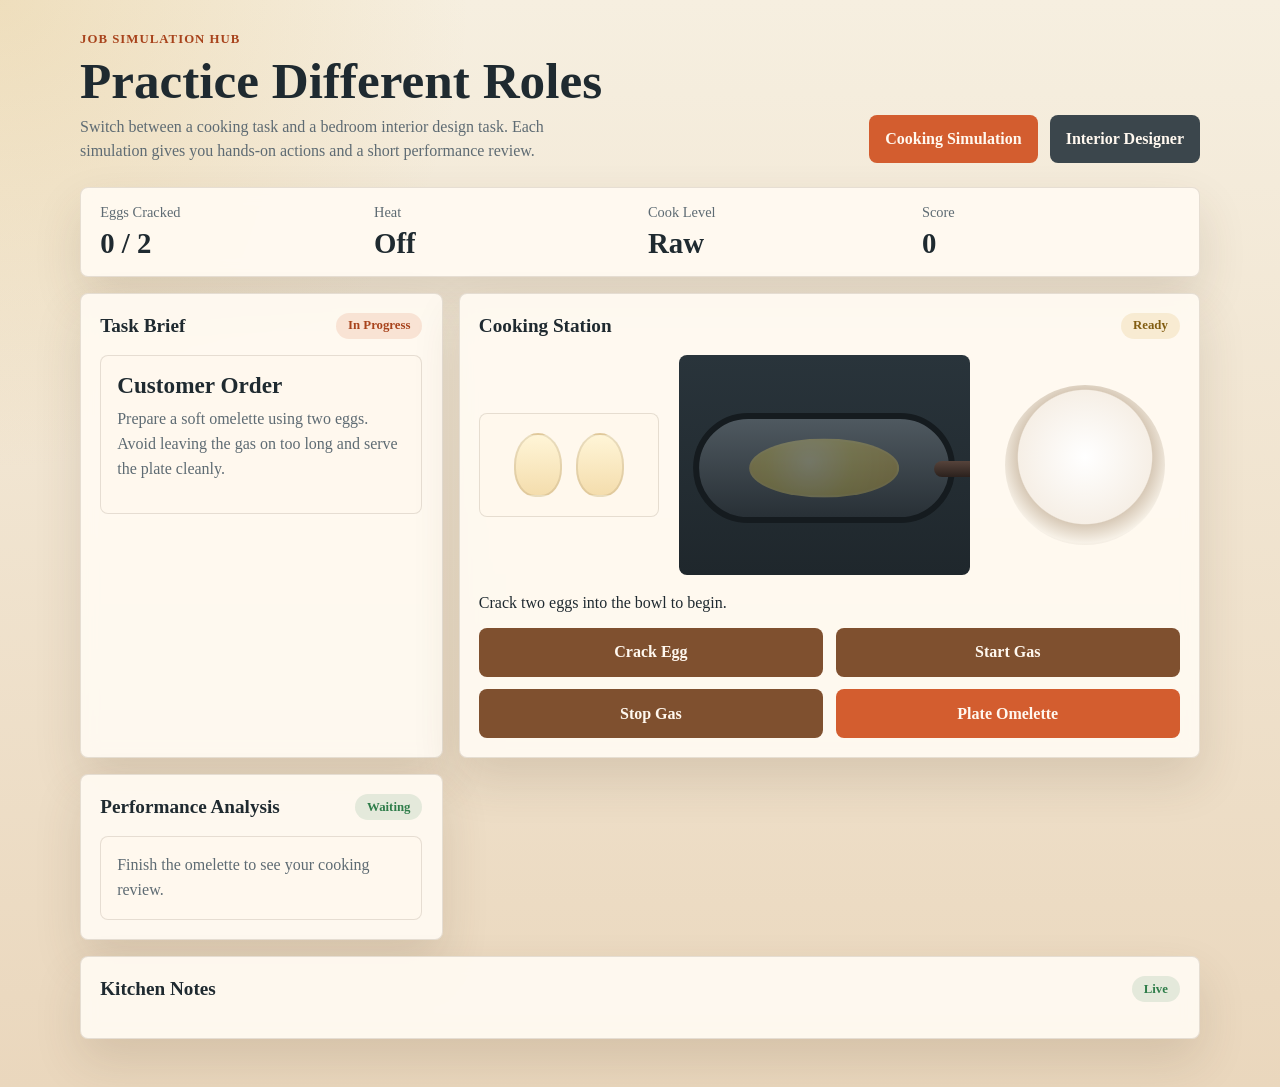
==== index.html @ 0af647e0 "initial commit" ====
<!DOCTYPE html>
<html lang="en">
  <head>
    <meta charset="UTF-8" />
    <meta name="viewport" content="width=device-width, initial-scale=1.0" />
    <title>Job Simulation Hub</title>
    <link rel="stylesheet" href="styles.css" />
  </head>
  <body>
    <main class="app">
      <section class="hero">
        <div>
          <p class="eyebrow">Job Simulation Hub</p>
          <h1>Practice Different Roles</h1>
          <p class="intro">
            Switch between a cooking task and a bedroom interior design task.
            Each simulation gives you hands-on actions and a short performance review.
          </p>
        </div>
        <div class="sim-switch">
          <button id="showCookingBtn" class="accent">Cooking Simulation</button>
          <button id="showInteriorBtn" class="secondary">Interior Designer</button>
        </div>
      </section>

      <section id="cookingSim" class="simulation">
        <section class="dashboard">
          <article class="panel stats">
            <div>
              <span>Eggs Cracked</span>
              <strong id="eggCount">0 / 2</strong>
            </div>
            <div>
              <span>Heat</span>
              <strong id="heatState">Off</strong>
            </div>
            <div>
              <span>Cook Level</span>
              <strong id="cookState">Raw</strong>
            </div>
            <div>
              <span>Score</span>
              <strong id="score">0</strong>
            </div>
          </article>

          <article class="panel order-panel">
            <div class="panel-header">
              <h2>Task Brief</h2>
              <span id="taskTag" class="tag">In Progress</span>
            </div>
            <div class="order-card">
              <h3>Customer Order</h3>
              <p>
                Prepare a soft omelette using two eggs. Avoid leaving the gas on
                too long and serve the plate cleanly.
              </p>
              <ul id="taskSteps" class="steps"></ul>
            </div>
          </article>

          <article class="panel station-panel">
            <div class="panel-header">
              <h2>Cooking Station</h2>
              <span id="stationStatus" class="tag warm">Ready</span>
            </div>

            <div class="kitchen-scene">
              <div class="egg-tray">
                <div class="egg" id="egg1"><span class="crack-mark"></span></div>
                <div class="egg" id="egg2"><span class="crack-mark"></span></div>
              </div>

              <div class="stove">
                <div id="flame" class="flame off"></div>
                <div class="pan">
                  <div id="omelette" class="omelette raw"></div>
                </div>
              </div>

              <div class="plate-area">
                <div class="plate">
                  <div id="servedOmelette" class="served-omelette"></div>
                </div>
              </div>
            </div>

            <div class="meter-block">
              <div class="progress-bar">
                <div id="cookFill" class="progress-fill"></div>
              </div>
              <p id="progressLabel">Crack two eggs into the bowl to begin.</p>
            </div>

            <div class="actions">
              <button id="crackBtn">Crack Egg</button>
              <button id="gasBtn">Start Gas</button>
              <button id="stopBtn">Stop Gas</button>
              <button id="plateBtn" class="accent">Plate Omelette</button>
            </div>
          </article>

          <article class="panel analysis-panel">
            <div class="panel-header">
              <h2>Performance Analysis</h2>
              <span id="analysisTag" class="tag neutral">Waiting</span>
            </div>
            <div id="analysis" class="analysis">
              Finish the omelette to see your cooking review.
            </div>
          </article>

          <article class="panel log-panel">
            <div class="panel-header">
              <h2>Kitchen Notes</h2>
              <span class="tag neutral">Live</span>
            </div>
            <div id="log" class="log"></div>
          </article>
        </section>
      </section>

      <section id="interiorSim" class="simulation hidden">
        <section class="dashboard">
          <article class="panel stats">
            <div>
              <span>Placed Items</span>
              <strong id="placedCount">0 / 4</strong>
            </div>
            <div>
              <span>Selected</span>
              <strong id="selectedItem">None</strong>
            </div>
            <div>
              <span>Style Score</span>
              <strong id="interiorScore">0</strong>
            </div>
            <div>
              <span>Review</span>
              <strong id="interiorStatus">Planning</strong>
            </div>
          </article>

          <article class="panel order-panel">
            <div class="panel-header">
              <h2>Design Brief</h2>
              <span id="designTag" class="tag">Arrange Room</span>
            </div>
            <div class="order-card">
              <h3>Bedroom Client</h3>
              <p>
                Build a simple bedroom in a plain empty room. Add the bed,
                lamp, fan, stairs, and curtains in positions that feel natural and useful.
              </p>
              <div class="brief-notes">
                <span>Bed in a resting zone</span>
                <span>Curtains near window</span>
                <span>Keep movement open</span>
              </div>
              <ul id="designSteps" class="steps"></ul>
            </div>
          </article>

          <article class="panel station-panel">
            <div class="panel-header">
              <h2>Bedroom Layout</h2>
              <span id="designStation" class="tag warm">Arrange Furniture</span>
            </div>

            <div class="design-layout">
              <div class="furniture-bank">
                <button class="furniture-btn furniture-bed" data-item="bed" draggable="true">
                  <span class="furniture-icon"></span>
                  <span class="furniture-copy">
                    <strong>Bed</strong>
                    <small>Main sleep area</small>
                  </span>
                </button>
                <button class="furniture-btn furniture-lamp" data-item="lamp" draggable="true">
                  <span class="furniture-icon"></span>
                  <span class="furniture-copy">
                    <strong>Lamp</strong>
                    <small>Soft night lighting</small>
                  </span>
                </button>
                <button class="furniture-btn furniture-fan" data-item="fan" draggable="true">
                  <span class="furniture-icon"></span>
                  <span class="furniture-copy">
                    <strong>Fan</strong>
                    <small>Ceiling comfort</small>
                  </span>
                </button>
                <button class="furniture-btn furniture-stairs" data-item="stairs" draggable="true">
                  <span class="furniture-icon"></span>
                  <span class="furniture-copy">
                    <strong>Stairs</strong>
                    <small>Upper access point</small>
                  </span>
                </button>
                <button class="furniture-btn furniture-curtains" data-item="curtains" draggable="true">
                  <span class="furniture-icon"></span>
                  <span class="furniture-copy">
                    <strong>Curtains</strong>
                    <small>Window treatment</small>
                  </span>
                </button>
              </div>

              <div class="room-board">
                <div class="window-label">Window Wall</div>
                <div class="door-label">Entry</div>
                <button class="drop-spot spot-window-left" data-zone="window-left">Window Left</button>
                <button class="drop-spot spot-window-center" data-zone="window-center">Window Center</button>
                <button class="drop-spot spot-window-right" data-zone="window-right">Window Right</button>
                <button class="drop-spot spot-center-left" data-zone="center-left">Center Left</button>
                <button class="drop-spot spot-center" data-zone="center">Center</button>
                <button class="drop-spot spot-center-right" data-zone="center-right">Center Right</button>
                <button class="drop-spot spot-floor-left" data-zone="floor-left">Floor Left</button>
                <button class="drop-spot spot-floor-center" data-zone="floor-center">Floor Center</button>
                <button class="drop-spot spot-floor-right" data-zone="floor-right">Floor Right</button>
                <div id="placedItemsLayer" class="placed-items-layer"></div>
              </div>
            </div>

            <div class="actions">
              <button id="submitDesignBtn" class="accent">Submit Design</button>
              <button id="resetDesignBtn">Reset Bedroom</button>
            </div>
          </article>

          <article class="panel analysis-panel">
            <div class="panel-header">
              <h2>Design Analysis</h2>
              <span id="designAnalysisTag" class="tag neutral">Waiting</span>
            </div>
            <div id="designAnalysis" class="analysis">
              Arrange the furniture and submit the layout to see your review.
            </div>
          </article>

          <article class="panel log-panel">
            <div class="panel-header">
              <h2>Designer Notes</h2>
              <span class="tag neutral">Live</span>
            </div>
            <div id="designLog" class="log"></div>
          </article>
        </section>
      </section>
    </main>

    <script src="script.js"></script>
  </body>
</html>
---- styles.css ----
:root {
  --bg-top: #f6efe0;
  --bg-bottom: #ead7bd;
  --surface: rgba(255, 250, 242, 0.94);
  --surface-strong: #fff8ee;
  --ink: #1f2a30;
  --muted: #5e6b73;
  --line: rgba(77, 58, 41, 0.14);
  --accent: #d35d2f;
  --accent-deep: #a8431c;
  --gold: #d7aa4e;
  --green: #2f7d4a;
  --warm: #7f502f;
  --shadow: 0 22px 48px rgba(79, 56, 34, 0.14);
}

* {
  box-sizing: border-box;
}

body {
  margin: 0;
  min-height: 100vh;
  font-family: Georgia, "Times New Roman", serif;
  color: var(--ink);
  background:
    radial-gradient(circle at top left, rgba(215, 170, 78, 0.24), transparent 28%),
    linear-gradient(180deg, var(--bg-top) 0%, var(--bg-bottom) 100%);
}

button {
  border: 0;
  border-radius: 8px;
  padding: 0.95rem 1rem;
  font: inherit;
  font-weight: 700;
  color: #fff8ef;
  background: var(--warm);
  cursor: pointer;
  transition: transform 140ms ease, opacity 140ms ease, background 140ms ease;
}

button:hover:enabled {
  transform: translateY(-1px);
}

button:disabled {
  opacity: 0.45;
  cursor: not-allowed;
}

button.secondary {
  background: rgba(39, 53, 62, 0.9);
}

button.accent,
.sim-switch button.active {
  background: var(--accent);
}

.app {
  width: min(1120px, calc(100% - 2rem));
  margin: 0 auto;
  padding: 2rem 0 3rem;
}

.hero {
  display: flex;
  justify-content: space-between;
  align-items: end;
  gap: 1rem;
  margin-bottom: 1.5rem;
}

.sim-switch {
  display: flex;
  gap: 0.75rem;
  flex-wrap: wrap;
}

.eyebrow {
  margin: 0 0 0.5rem;
  color: var(--accent-deep);
  text-transform: uppercase;
  letter-spacing: 0.08em;
  font-size: 0.8rem;
  font-weight: 700;
}

h1,
h2,
h3,
p {
  margin-top: 0;
}

h1 {
  margin-bottom: 0.55rem;
  font-size: clamp(2.2rem, 4vw, 3.6rem);
  line-height: 1;
}

.intro {
  margin-bottom: 0;
  max-width: 58ch;
  color: var(--muted);
  line-height: 1.5;
}

.hidden {
  display: none;
}

.dashboard {
  display: grid;
  grid-template-columns: repeat(12, minmax(0, 1fr));
  gap: 1rem;
}

.panel {
  background: var(--surface);
  border: 1px solid var(--line);
  border-radius: 8px;
  box-shadow: var(--shadow);
  backdrop-filter: blur(8px);
}

.stats {
  grid-column: 1 / -1;
  display: grid;
  grid-template-columns: repeat(4, minmax(0, 1fr));
  gap: 1rem;
  padding: 1rem 1.2rem;
}

.stats span {
  display: block;
  margin-bottom: 0.35rem;
  color: var(--muted);
  font-size: 0.9rem;
}

.stats strong {
  font-size: 1.8rem;
}

.order-panel,
.station-panel,
.analysis-panel,
.log-panel {
  padding: 1.2rem;
}

.order-panel,
.analysis-panel {
  grid-column: span 4;
}

.station-panel {
  grid-column: span 8;
}

.log-panel {
  grid-column: 1 / -1;
}

.panel-header {
  display: flex;
  justify-content: space-between;
  align-items: center;
  gap: 0.8rem;
  margin-bottom: 1rem;
}

.panel-header h2 {
  margin-bottom: 0;
  font-size: 1.2rem;
}

.tag {
  border-radius: 999px;
  padding: 0.35rem 0.75rem;
  font-size: 0.8rem;
  font-weight: 700;
  background: rgba(211, 93, 47, 0.14);
  color: var(--accent-deep);
}

.tag.warm {
  background: rgba(215, 170, 78, 0.18);
  color: #825d11;
}

.tag.neutral {
  background: rgba(47, 125, 74, 0.12);
  color: var(--green);
}

.order-card,
.analysis {
  border-radius: 8px;
  background: var(--surface-strong);
  border: 1px solid var(--line);
  padding: 1rem;
}

.order-card h3 {
  margin-bottom: 0.5rem;
  font-size: 1.45rem;
}

.order-card p,
.analysis {
  color: var(--muted);
  line-height: 1.55;
}

.steps {
  margin: 1rem 0 0;
  padding-left: 1.1rem;
  line-height: 1.85;
}

.brief-notes {
  display: flex;
  flex-wrap: wrap;
  gap: 0.5rem;
  margin-top: 0.85rem;
}

.brief-notes span {
  padding: 0.38rem 0.65rem;
  border-radius: 999px;
  background: rgba(215, 170, 78, 0.14);
  color: #7a5c1a;
  font-size: 0.82rem;
  font-weight: 700;
}

.actions {
  display: grid;
  grid-template-columns: repeat(2, minmax(0, 1fr));
  gap: 0.8rem;
}

.log {
  display: grid;
  gap: 0.75rem;
  max-height: 260px;
  overflow: auto;
}

.log-entry {
  padding: 0.9rem 1rem;
  border-radius: 8px;
  background: rgba(255, 250, 242, 0.75);
  border: 1px solid var(--line);
  line-height: 1.5;
}

.log-entry strong {
  color: var(--accent-deep);
}

.kitchen-scene {
  display: grid;
  grid-template-columns: 180px 1fr 190px;
  gap: 1.25rem;
  align-items: center;
  margin-bottom: 1.2rem;
}

.egg-tray {
  display: flex;
  gap: 0.9rem;
  justify-content: center;
  padding: 1.2rem;
  border-radius: 8px;
  border: 1px solid var(--line);
  background: rgba(255, 248, 237, 0.86);
}

.egg {
  position: relative;
  width: 48px;
  height: 64px;
  border-radius: 50% 50% 44% 44%;
  background: linear-gradient(180deg, #fff5d7 0%, #f4ddad 100%);
  border: 2px solid rgba(111, 84, 46, 0.15);
  transition: transform 180ms ease, opacity 180ms ease;
}

.egg.cracked {
  transform: rotate(16deg) scale(0.9);
  opacity: 0.35;
}

.egg.cracking {
  animation: crack-pop 360ms ease;
}

.crack-mark {
  position: absolute;
  left: 50%;
  top: 36%;
  width: 16px;
  height: 24px;
  transform: translateX(-50%);
  opacity: 0;
}

.crack-mark::before,
.crack-mark::after {
  content: "";
  position: absolute;
  width: 3px;
  height: 100%;
  border-radius: 999px;
  background: rgba(122, 78, 31, 0.85);
}

.crack-mark::before {
  left: 3px;
  transform: rotate(28deg);
}

.crack-mark::after {
  right: 3px;
  transform: rotate(-26deg);
}

.egg.cracked .crack-mark {
  opacity: 1;
}

.stove {
  position: relative;
  padding: 1.3rem 1rem 1rem;
  border-radius: 8px;
  min-height: 220px;
  background: linear-gradient(180deg, #29343b 0%, #1f272c 100%);
  overflow: hidden;
}

.stove.heating::before {
  content: "";
  position: absolute;
  inset: 0;
  background: radial-gradient(circle at 50% 72%, rgba(255, 155, 56, 0.18), transparent 34%);
  opacity: calc(var(--heat-level, 0) * 0.9);
}

.flame {
  position: absolute;
  left: 50%;
  bottom: 56px;
  width: 60px;
  height: 60px;
  transform: translateX(-50%) scale(0);
  border-radius: 50% 50% 40% 40%;
  background: radial-gradient(circle at 50% 35%, #ffe38d 0%, #ff8a37 55%, #d64518 100%);
  opacity: 0;
}

.flame.on {
  transform: translateX(-50%) scale(calc(0.72 + (var(--heat-level, 0) * 0.5)));
  opacity: 1;
}

.pan {
  position: absolute;
  left: 50%;
  bottom: 52px;
  width: min(340px, 90%);
  height: 110px;
  transform: translateX(-50%);
  border-radius: 999px;
  background: linear-gradient(180deg, #4f5960 0%, #283036 100%);
  border: 6px solid #151b1f;
}

.pan::after {
  content: "";
  position: absolute;
  top: 42px;
  right: -110px;
  width: 125px;
  height: 16px;
  border-radius: 999px;
  background: linear-gradient(180deg, #56433b 0%, #2b211d 100%);
}

.omelette {
  position: absolute;
  left: 50%;
  top: 50%;
  z-index: 2;
  width: 60%;
  height: 60%;
  transform: translate(-50%, -50%);
  border-radius: 50%;
  border: 2px solid rgba(255, 241, 173, 0.22);
  box-shadow: 0 0 0 rgba(255, 176, 64, 0);
}

.omelette.raw {
  background: radial-gradient(circle at 40% 40%, #fff2a6 0%, #f5d949 45%, #ebbe31 100%);
  opacity: 0.28;
}

.omelette.mixing {
  background: radial-gradient(circle at 42% 40%, #fff3a4 0%, #f7db63 50%, #eebf34 100%);
  opacity: 0.8;
}

.omelette.cooking {
  background: radial-gradient(circle at 42% 38%, var(--cook-center, #fff1a2) 0%, var(--cook-mid, #f2d25a) 56%, var(--cook-edge, #dba93d) 100%);
  opacity: 1;
  transform: translate(-50%, -50%) scale(calc(1 + (var(--heat-level, 0) * 0.08)));
  filter: saturate(calc(0.95 + (var(--heat-level, 0) * 0.45)));
  box-shadow: 0 0 calc(10px + (var(--heat-level, 0) * 18px)) rgba(255, 176, 64, calc(0.18 + (var(--heat-level, 0) * 0.28)));
}

.omelette.perfect {
  background: radial-gradient(circle at 45% 35%, #ffe78d 0%, #f1cf54 55%, #d7aa39 100%);
}

.omelette.undercooked {
  background: radial-gradient(circle at 45% 35%, #fff3aa 0%, #efd860 48%, #d7bc53 100%);
}

.omelette.overcooked {
  background: radial-gradient(circle at 45% 35%, #d8a847 0%, #9f6927 60%, #6b3f17 100%);
}

.omelette.plated {
  opacity: 0;
}

.plate-area {
  display: flex;
  justify-content: center;
  align-items: center;
}

.plate {
  position: relative;
  width: 160px;
  height: 160px;
  border-radius: 50%;
  background:
    radial-gradient(circle at 50% 45%, #ffffff 0%, #f6efe6 56%, #d8cab8 57%, #f7f1e7 72%, #d7c5b1 100%);
}

.served-omelette {
  position: absolute;
  left: 50%;
  top: 50%;
  width: 0;
  height: 0;
  border-radius: 50%;
  opacity: 0;
  transform: translate(-50%, -50%) scale(0.4);
  transition: width 260ms ease, height 260ms ease, opacity 260ms ease, transform 260ms ease;
}

.served-omelette.visible {
  width: 88px;
  height: 62px;
  opacity: 1;
  transform: translate(-50%, -50%) scale(1);
}

.served-omelette.perfect {
  background: radial-gradient(circle at 45% 35%, #ffe78d 0%, #f1cf54 55%, #d7aa39 100%);
}

.served-omelette.undercooked {
  background: radial-gradient(circle at 45% 35%, #fff3aa 0%, #efd860 48%, #d7bc53 100%);
}

.served-omelette.overcooked {
  background: radial-gradient(circle at 45% 35%, #d8a847 0%, #9f6927 60%, #6b3f17 100%);
}

.design-layout {
  display: grid;
  grid-template-columns: 180px 1fr;
  gap: 1rem;
  margin-bottom: 1.2rem;
}

.furniture-bank {
  display: grid;
  gap: 0.8rem;
}

.furniture-btn {
  display: flex;
  align-items: center;
  gap: 0.75rem;
  padding: 0.85rem;
  text-align: left;
  color: var(--ink);
  background: linear-gradient(180deg, rgba(255, 252, 246, 0.95) 0%, rgba(241, 231, 216, 0.95) 100%);
  border: 1px solid rgba(77, 58, 41, 0.12);
  box-shadow: inset 0 1px 0 rgba(255, 255, 255, 0.75);
}

.furniture-btn.dragging {
  opacity: 0.45;
  transform: scale(0.98);
}

.furniture-btn.selected {
  background: var(--accent);
  color: #fff9f2;
}

.furniture-btn.placed:not(.selected) {
  background: linear-gradient(180deg, rgba(226, 240, 227, 0.95) 0%, rgba(201, 224, 204, 0.95) 100%);
}

.furniture-btn:disabled {
  opacity: 0.6;
}

.furniture-icon {
  flex: 0 0 auto;
  width: 44px;
  height: 44px;
  border-radius: 8px;
  background: rgba(127, 80, 47, 0.12);
  position: relative;
}

.furniture-copy {
  display: grid;
  gap: 0.2rem;
}

.furniture-copy strong,
.furniture-copy small {
  display: block;
}

.furniture-copy small {
  color: inherit;
  opacity: 0.72;
}

.furniture-bed .furniture-icon::before {
  content: "";
  position: absolute;
  left: 7px;
  right: 7px;
  top: 16px;
  height: 16px;
  border-radius: 6px;
  background: #c88f62;
  box-shadow: 0 -8px 0 0 #e7c5a3 inset;
}

.furniture-wardrobe .furniture-icon::before {
  content: "";
  position: absolute;
  left: 10px;
  top: 7px;
  width: 24px;
  height: 30px;
  border-radius: 5px;
  background: #9e7451;
  box-shadow: inset -2px 0 0 rgba(73, 46, 26, 0.3);
}

.furniture-fan .furniture-icon::before {
  content: "";
  position: absolute;
  left: 20px;
  top: 8px;
  width: 4px;
  height: 28px;
  background: #72645b;
  border-radius: 999px;
  box-shadow:
    -12px 7px 0 -1px #b9c2c8,
    12px 7px 0 -1px #b9c2c8,
    0 14px 0 -1px #b9c2c8;
}

.furniture-lamp .furniture-icon::before {
  content: "";
  position: absolute;
  left: 16px;
  top: 8px;
  width: 12px;
  height: 12px;
  border-radius: 50% 50% 35% 35%;
  background: #e3ba59;
  box-shadow: 0 14px 0 -4px #6f5a4c, 0 23px 0 -1px #6f5a4c;
}

.furniture-stairs .furniture-icon::before {
  content: "";
  position: absolute;
  left: 8px;
  bottom: 8px;
  width: 28px;
  height: 22px;
  background:
    linear-gradient(180deg, transparent 0 30%, #8d6b52 30% 45%, transparent 45% 55%, #8d6b52 55% 70%, transparent 70% 80%, #8d6b52 80% 100%);
  border-radius: 4px;
}

.furniture-curtains .furniture-icon::before {
  content: "";
  position: absolute;
  left: 8px;
  top: 8px;
  width: 28px;
  height: 24px;
  border-radius: 4px;
  background:
    linear-gradient(90deg, #c18d69 0 45%, #e1b79d 45% 55%, #c18d69 55% 100%);
}

.room-board {
  position: relative;
  min-height: 360px;
  padding: 1rem;
  border-radius: 8px;
  background:
    linear-gradient(180deg, #d4e7f7 0 20%, #f6eee3 20% 60%, #d9bf9f 60% 100%);
  border: 1px solid var(--line);
  overflow: hidden;
}

.window-label {
  position: absolute;
  top: 0.55rem;
  left: 50%;
  transform: translateX(-50%);
  font-size: 0.85rem;
  color: #305577;
  font-weight: 700;
}

.door-label {
  position: absolute;
  bottom: 0.45rem;
  right: 1rem;
  font-size: 0.8rem;
  color: #705743;
  font-weight: 700;
}

.drop-spot {
  position: relative;
  position: absolute;
  z-index: 1;
  border: 1px dashed rgba(77, 58, 41, 0.22);
  background: rgba(255, 251, 246, 0.44);
  color: rgba(31, 42, 48, 0.72);
  font-size: 0.72rem;
  font-weight: 700;
  padding: 0.35rem 0.45rem;
}

.drop-spot:hover,
.drop-spot.active-target {
  border-color: var(--accent);
  background: rgba(255, 235, 219, 0.72);
}

.drop-spot.drag-over {
  border-color: #2f7d4a;
  background: rgba(214, 241, 220, 0.9);
  box-shadow: 0 0 0 2px rgba(47, 125, 74, 0.18);
}

.spot-window-left {
  top: 2.7rem;
  left: 1rem;
  width: 26%;
  height: 22%;
}

.spot-window-center {
  top: 2.7rem;
  left: 37%;
  width: 26%;
  height: 22%;
}

.spot-window-right {
  top: 2.7rem;
  right: 1rem;
  width: 26%;
  height: 22%;
}

.spot-center-left {
  top: 33%;
  left: 1.4rem;
  width: 24%;
  height: 20%;
}

.spot-center {
  top: 37%;
  left: 38%;
  width: 24%;
  height: 18%;
}

.spot-center-right {
  top: 33%;
  right: 1.4rem;
  width: 24%;
  height: 20%;
}

.spot-floor-left {
  bottom: 1.2rem;
  left: 1.6rem;
  width: 26%;
  height: 18%;
}

.spot-floor-center {
  bottom: 1rem;
  left: 37%;
  width: 26%;
  height: 18%;
}

.spot-floor-right {
  bottom: 1.2rem;
  right: 1.6rem;
  width: 26%;
  height: 18%;
}

.placed-items-layer {
  position: absolute;
  inset: 0;
  pointer-events: none;
}

.placed-item {
  position: absolute;
  display: flex;
  align-items: end;
  justify-content: center;
  color: var(--ink);
  font-size: 0.78rem;
  font-weight: 700;
  text-shadow: 0 1px 0 rgba(255, 255, 255, 0.75);
}

.placed-item::before {
  content: "";
  position: absolute;
}

.placed-item.bed {
  width: 96px;
  height: 62px;
}

.placed-item.bed::before {
  inset: 6px 10px 18px 10px;
  border-radius: 12px;
  background: linear-gradient(180deg, #efd5b7 0%, #c7895f 100%);
  box-shadow: inset 0 10px 0 rgba(255, 246, 231, 0.7);
}

.placed-item.lamp {
  width: 42px;
  height: 72px;
}

.placed-item.lamp::before {
  left: 11px;
  top: 8px;
  width: 20px;
  height: 18px;
  border-radius: 50% 50% 30% 30%;
  background: #eac96a;
  box-shadow: 8px 20px 0 -8px #6a594d, 8px 32px 0 -7px #6a594d;
}

.placed-item.fan {
  width: 58px;
  height: 58px;
}

.placed-item.fan::before {
  left: 25px;
  top: 4px;
  width: 8px;
  height: 46px;
  border-radius: 999px;
  background: #6f6f72;
  box-shadow:
    -17px 10px 0 -3px #c4cbd1,
    17px 10px 0 -3px #c4cbd1,
    0 18px 0 -3px #c4cbd1;
}

.placed-item.stairs {
  width: 84px;
  height: 68px;
}

.placed-item.stairs::before {
  left: 8px;
  bottom: 16px;
  width: 58px;
  height: 36px;
  border-radius: 6px;
  background:
    linear-gradient(180deg, transparent 0 24%, #977358 24% 40%, transparent 40% 52%, #977358 52% 68%, transparent 68% 80%, #977358 80% 100%);
}

.placed-item.curtains {
  width: 96px;
  height: 58px;
}

.placed-item.curtains::before {
  left: 8px;
  top: 2px;
  width: 80px;
  height: 42px;
  border-radius: 8px;
  background:
    linear-gradient(90deg, #c5906c 0 42%, #efd4c2 42% 58%, #c5906c 58% 100%);
}

@keyframes crack-pop {
  0% { transform: translateY(0) scale(1); }
  35% { transform: translateY(-6px) scale(1.08); }
  100% { transform: translateY(0) scale(1); }
}

@media (max-width: 940px) {
  .hero {
    flex-direction: column;
    align-items: start;
  }

  .stats {
    grid-template-columns: repeat(2, minmax(0, 1fr));
  }

  .order-panel,
  .station-panel,
  .analysis-panel {
    grid-column: 1 / -1;
  }
}

@media (max-width: 660px) {
  .app {
    width: min(100% - 1rem, 1120px);
    padding-top: 1rem;
  }

  .stats,
  .actions,
  .kitchen-scene,
  .design-layout {
    grid-template-columns: 1fr;
  }
}
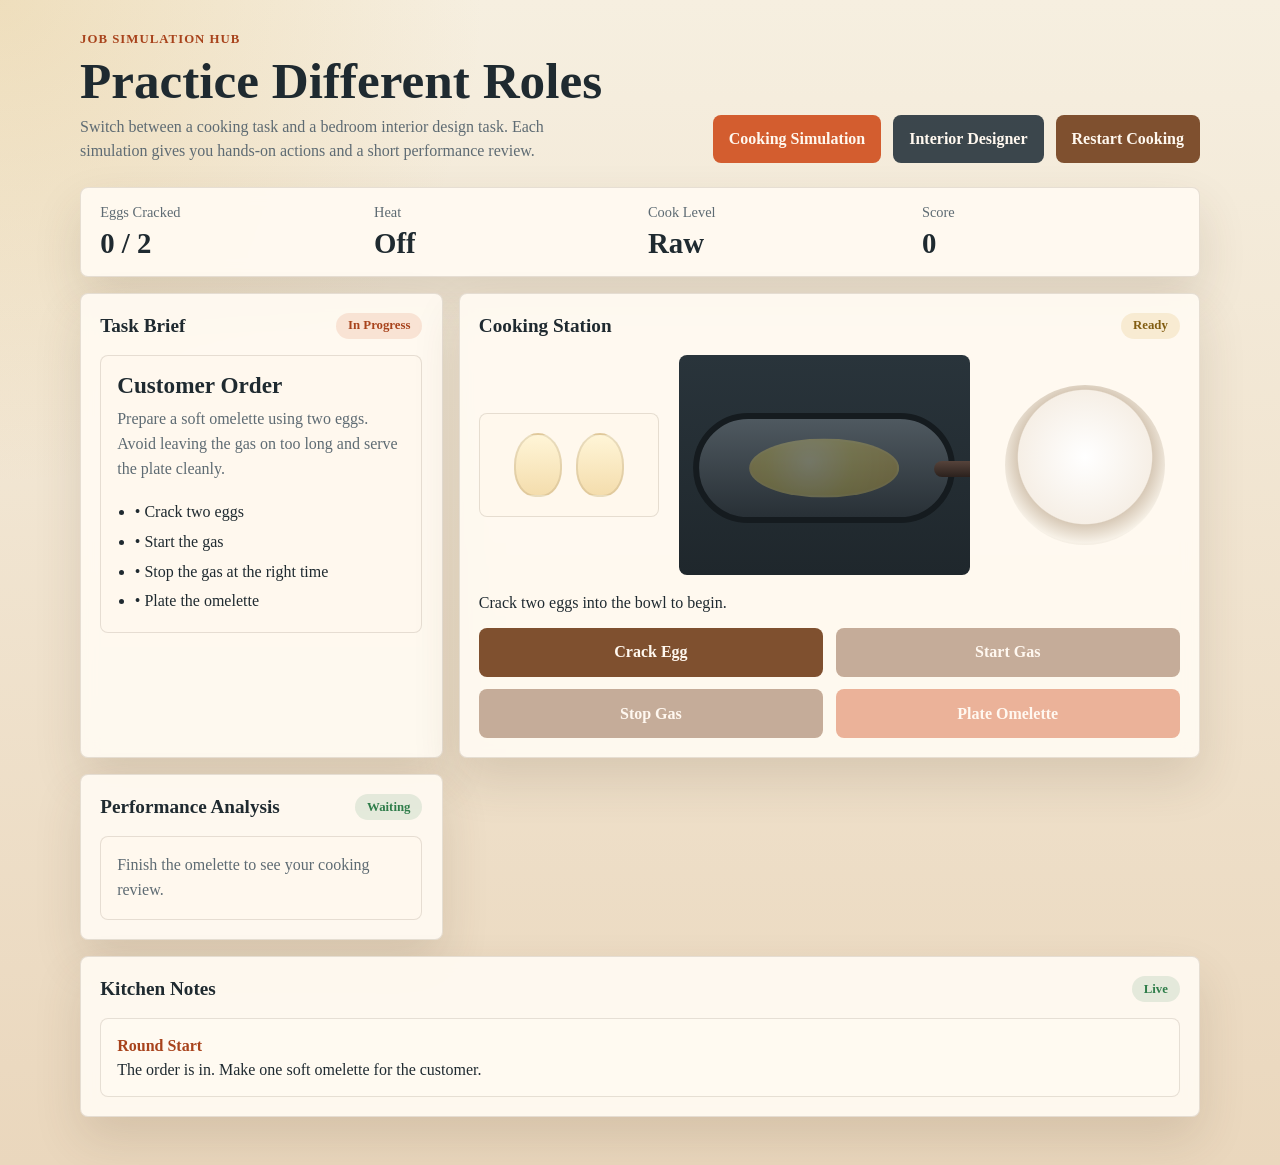
==== commit 5285066a: "websiteui" ====
--- a/index.html
+++ b/index.html
@@ -20,6 +20,7 @@
         <div class="sim-switch">
           <button id="showCookingBtn" class="accent">Cooking Simulation</button>
           <button id="showInteriorBtn" class="secondary">Interior Designer</button>
+          <button id="restartBtn">Restart Cooking</button>
         </div>
       </section>
 
@@ -125,7 +126,7 @@
           <article class="panel stats">
             <div>
               <span>Placed Items</span>
-              <strong id="placedCount">0 / 4</strong>
+              <strong id="placedCount">0 / 5</strong>
             </div>
             <div>
               <span>Selected</span>
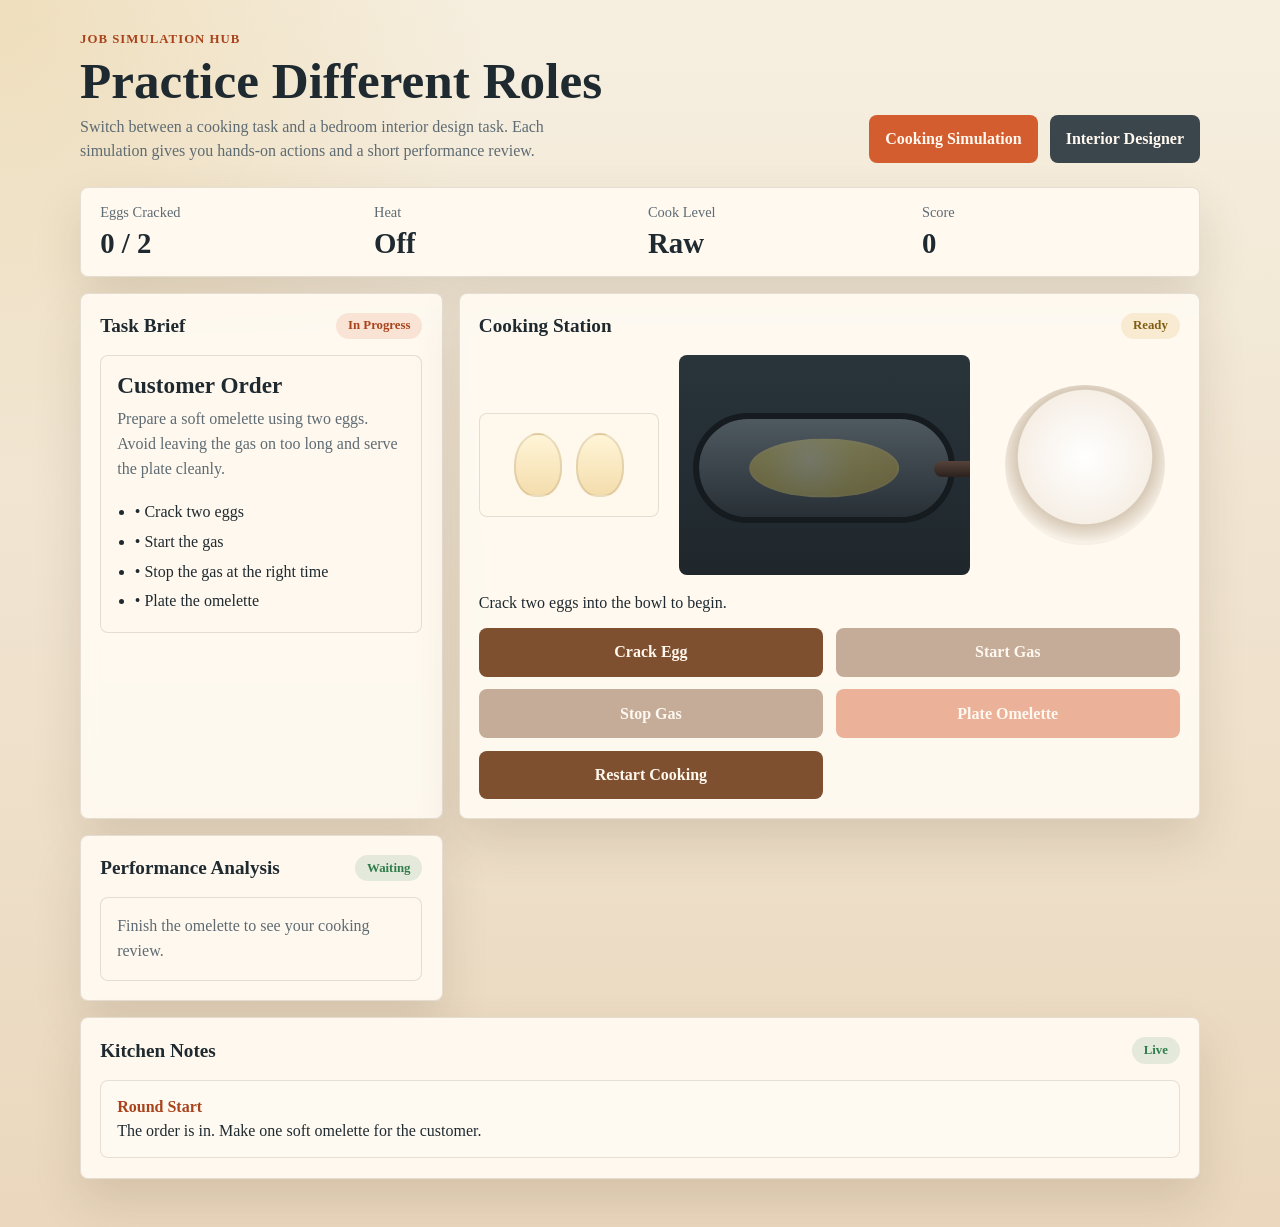
==== commit 767ea6e0: "interior cooking website debugger" ====
--- a/index.html
+++ b/index.html
@@ -20,7 +20,6 @@
         <div class="sim-switch">
           <button id="showCookingBtn" class="accent">Cooking Simulation</button>
           <button id="showInteriorBtn" class="secondary">Interior Designer</button>
-          <button id="restartBtn">Restart Cooking</button>
         </div>
       </section>
 
@@ -98,6 +97,7 @@
               <button id="gasBtn">Start Gas</button>
               <button id="stopBtn">Stop Gas</button>
               <button id="plateBtn" class="accent">Plate Omelette</button>
+              <button id="restartBtn">Restart Cooking</button>
             </div>
           </article>
 
